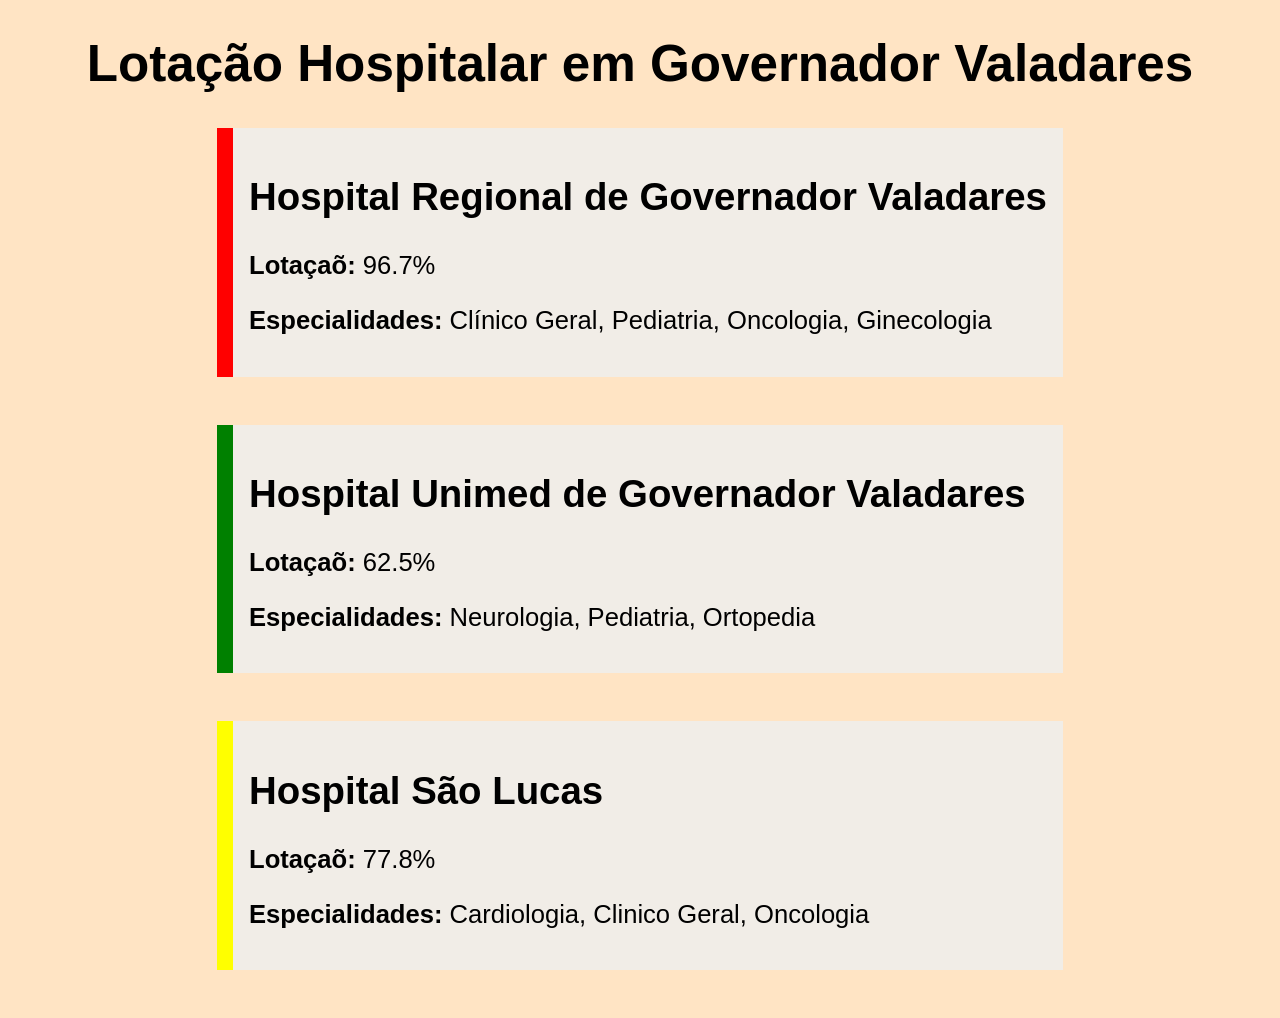
==== extensionista.html @ f30e4ee9 "Adicionando arquivos do protótipo hospitalar" ====
<!DOCTYPE html>
<html lang="pt-br">
<head>
    <meta charset="UTF-8">
    <meta name="viewport" content="width=device-width, initial-scale=1.0">
    <title>Lotação Hospitalar</title>
    <link rel="stylesheet" href="extensionista.css">
</head>
<body>

    <h1 class="titulo">Lotação Hospitalar em Governador Valadares</h1>

    <div class="hospitais-container"></div>

    <script src="extensionista.js"></script>
    
</body>
</html>
---- extensionista.css ----
body{
    font-size: 67.5%;
    margin: 0;
    padding: 0;
    box-sizing: border-box;
    display: flex;
    flex-direction: column;;
    align-items: center;
    font-family: sans-serif;
    background-color: bisque;
}

.titulo{
    font-size: 3.2rem;
}

.hospital{
    padding: 1rem;
    background-color: rgb(241, 237, 231);
    border-left: 1rem solid;
    font-size: 1.6rem;
    margin-bottom: 3rem;
}

.verde{
    border-color: green;
}

.amarelo{
    border-color: yellow;
}

.vermelho{
    border-color: red;
}
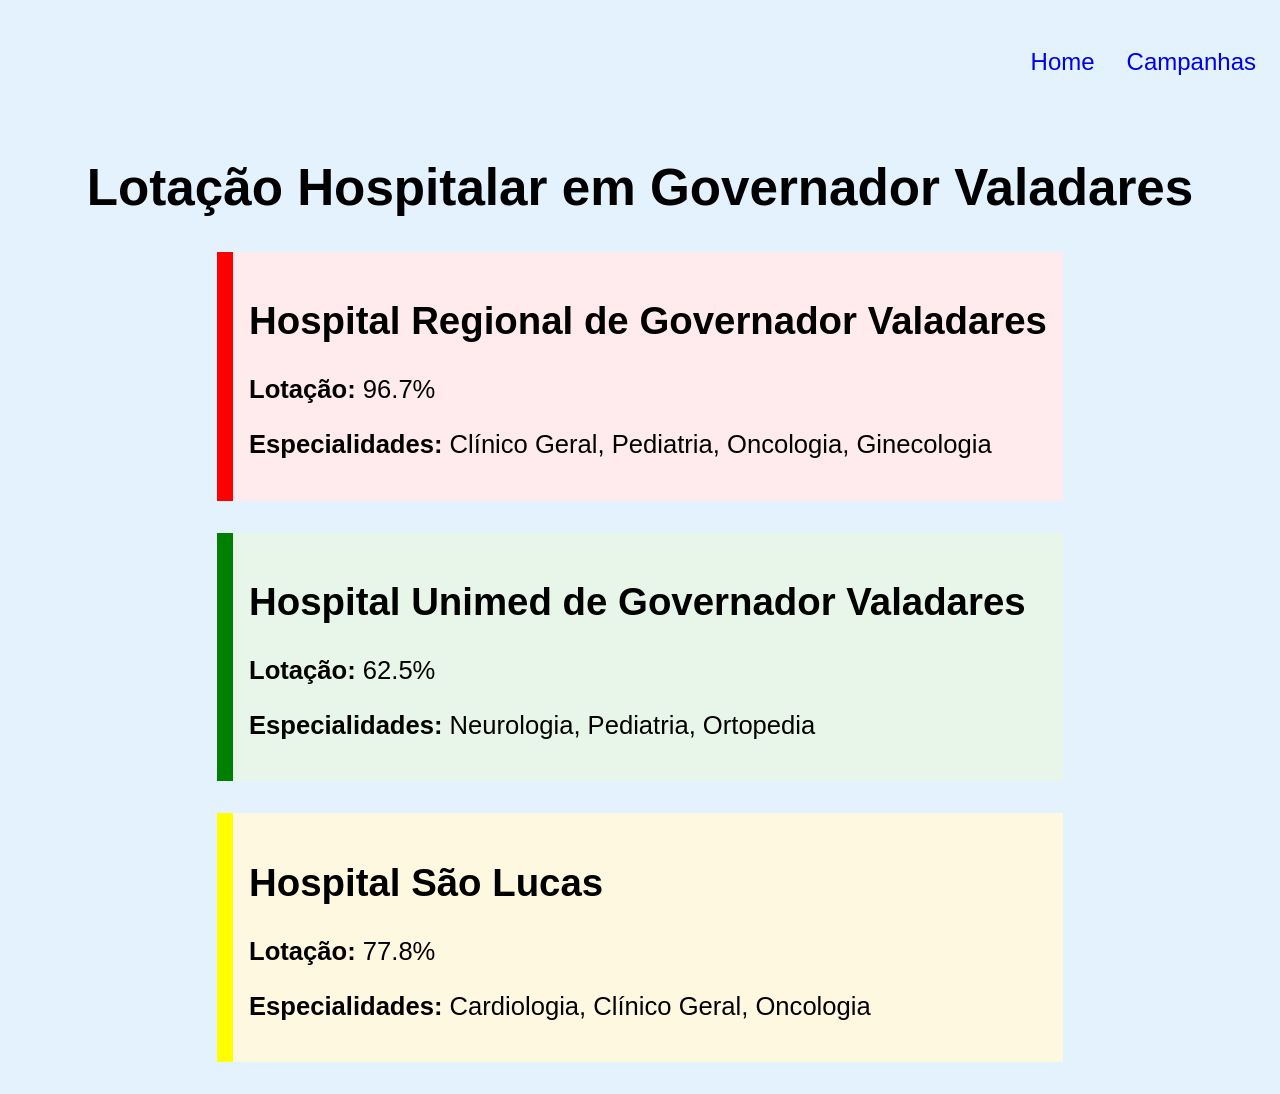
==== commit ea5811c0: "funcionalidade campanhas" ====
--- a/extensionista.html
+++ b/extensionista.html
@@ -7,6 +7,14 @@
     <link rel="stylesheet" href="extensionista.css">
 </head>
 <body>
+    <header class="hero-banner">
+        <nav>
+            <ul class="menu-nav">
+                <li><a href="extensionista.html">Home</a></li>
+                <li><a href="campanhas.html">Campanhas</a></li>
+            </ul>
+        </nav>
+    </header>
 
     <h1 class="titulo">Lotação Hospitalar em Governador Valadares</h1>
 
--- a/extensionista.css
+++ b/extensionista.css
@@ -7,7 +7,7 @@
     flex-direction: column;;
     align-items: center;
     font-family: sans-serif;
-    background-color: bisque;
+    background-color: #e3f2fd;
 }
 
 .titulo{
@@ -19,17 +19,46 @@
     background-color: rgb(241, 237, 231);
     border-left: 1rem solid;
     font-size: 1.6rem;
-    margin-bottom: 3rem;
+    margin-bottom: 2rem;
 }
 
 .verde{
     border-color: green;
+    background-color: #E8F5E9; 
+
 }
 
 .amarelo{
     border-color: yellow;
+    background-color: #FFF8E1;
+
 }
 
 .vermelho{
     border-color: red;
+    background-color: #FFEBEE; 
+
+}
+
+.hero-banner{
+    width: 100%;
+    display: flex;
+    justify-content: flex-end;
+}
+
+.menu-nav{
+    display: flex;
+    gap: 2rem;
+    font-size: 1.5rem;
+    padding: 1.5rem;
+    list-style-type: none;
+}
+
+.menu-nav li a{
+    text-decoration: none;
+}
+
+.campanha-dengue{
+    font-size: 1.6rem;
+    width: 80%;
 }
